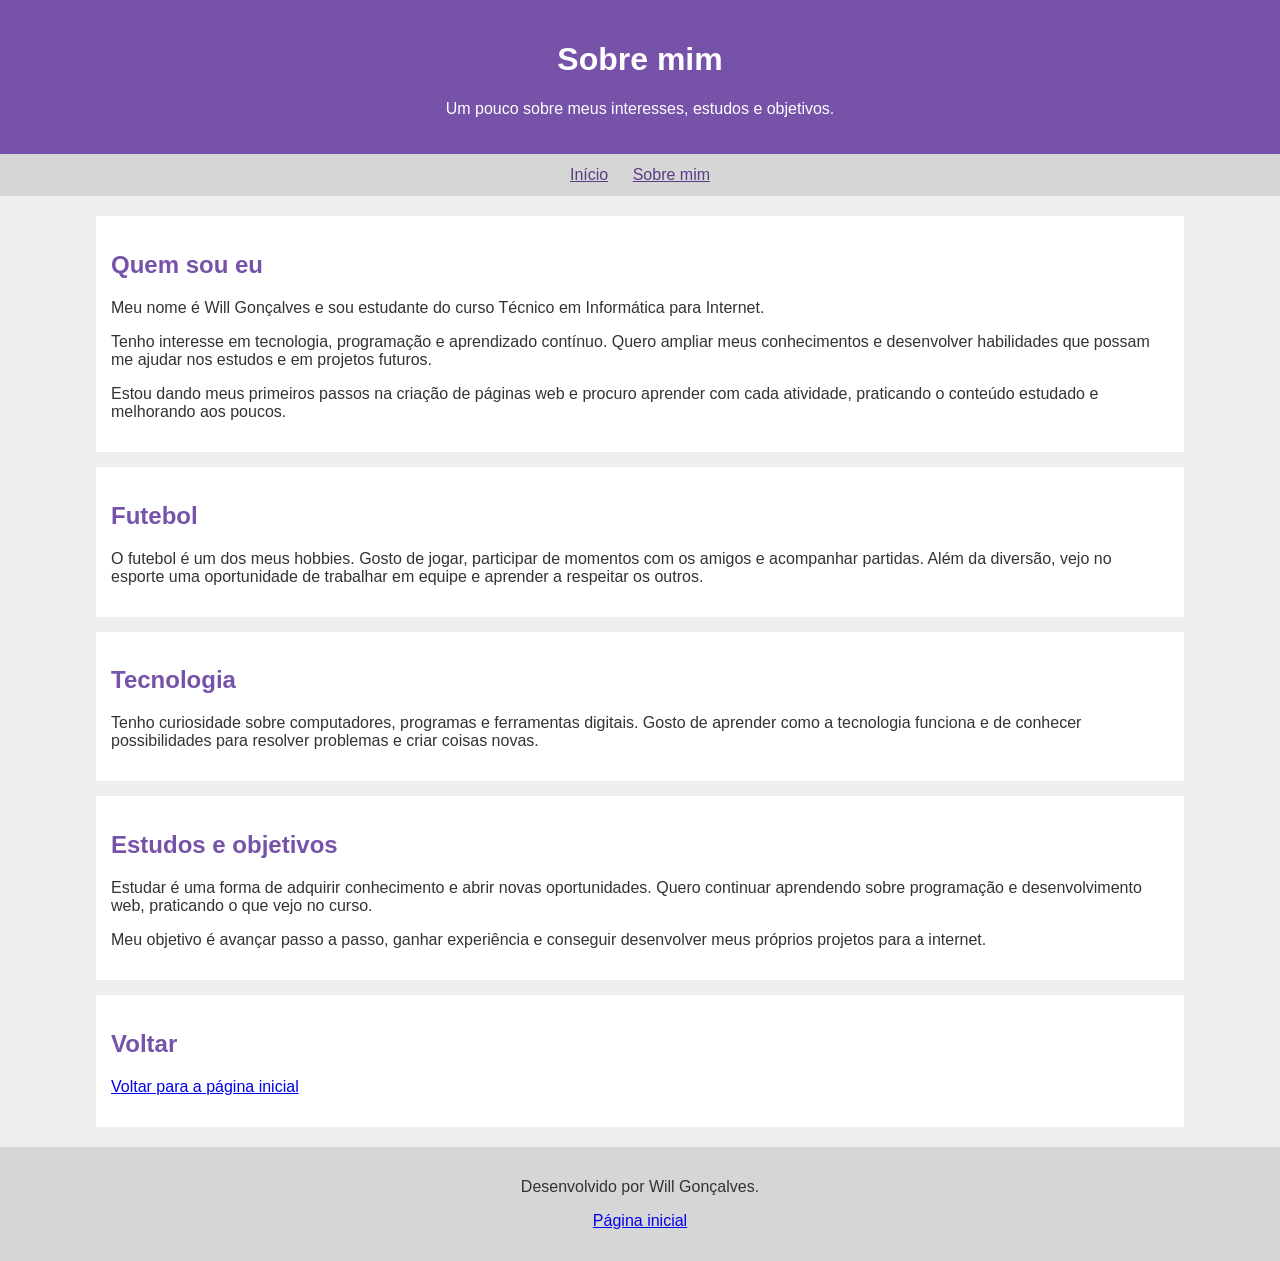
==== sobre.html @ 68597d8b "Add files via upload" ====
<!DOCTYPE html>
<html lang="pt-BR">
<head>
    <meta charset="UTF-8">
    <meta name="viewport" content="width=device-width, initial-scale=1.0">
    <title>Sobre mim</title>
    <style>
        body {
            font-family: Arial, sans-serif;
            background-color: #eeeeee;
            color: #333333;
            margin: 0;
        }

        header {
            background-color: #7652a8;
            color: white;
            text-align: center;
            padding: 20px;
        }

        nav {
            background-color: #d6d6d6;
            text-align: center;
            padding: 12px;
        }

        nav a {
            color: #5b3b85;
            margin: 10px;
        }

        main {
            width: 85%;
            margin: 20px auto;
        }

        section {
            background-color: white;
            padding: 15px;
            margin-bottom: 15px;
        }

        h2 {
            color: #7652a8;
        }

        footer {
            background-color: #d6d6d6;
            text-align: center;
            padding: 15px;
        }
    </style>
</head>
<body>
    <header>
        <h1>Sobre mim</h1>
        <p>Um pouco sobre meus interesses, estudos e objetivos.</p>
    </header>

    <nav>
        <a href="index.html">Início</a>
        <a href="sobre.html">Sobre mim</a>
    </nav>

    <main>
        <section>
            <h2>Quem sou eu</h2>
            <p>Meu nome é Will Gonçalves e sou estudante do curso Técnico em Informática para Internet.</p>
            <p>Tenho interesse em tecnologia, programação e aprendizado contínuo. Quero ampliar meus conhecimentos e desenvolver habilidades que possam me ajudar nos estudos e em projetos futuros.</p>
            <p>Estou dando meus primeiros passos na criação de páginas web e procuro aprender com cada atividade, praticando o conteúdo estudado e melhorando aos poucos.</p>
        </section>

        <section>
            <h2>Futebol</h2>
            <p>O futebol é um dos meus hobbies. Gosto de jogar, participar de momentos com os amigos e acompanhar partidas. Além da diversão, vejo no esporte uma oportunidade de trabalhar em equipe e aprender a respeitar os outros.</p>
        </section>

        <section>
            <h2>Tecnologia</h2>
            <p>Tenho curiosidade sobre computadores, programas e ferramentas digitais. Gosto de aprender como a tecnologia funciona e de conhecer possibilidades para resolver problemas e criar coisas novas.</p>
        </section>

        <section>
            <h2>Estudos e objetivos</h2>
            <p>Estudar é uma forma de adquirir conhecimento e abrir novas oportunidades. Quero continuar aprendendo sobre programação e desenvolvimento web, praticando o que vejo no curso.</p>
            <p>Meu objetivo é avançar passo a passo, ganhar experiência e conseguir desenvolver meus próprios projetos para a internet.</p>
        </section>

        <section>
            <h2>Voltar</h2>
            <p><a href="index.html">Voltar para a página inicial</a></p>
        </section>
    </main>

    <footer>
        <p>Desenvolvido por Will Gonçalves.</p>
        <p><a href="index.html">Página inicial</a></p>
    </footer>
</body>
</html>
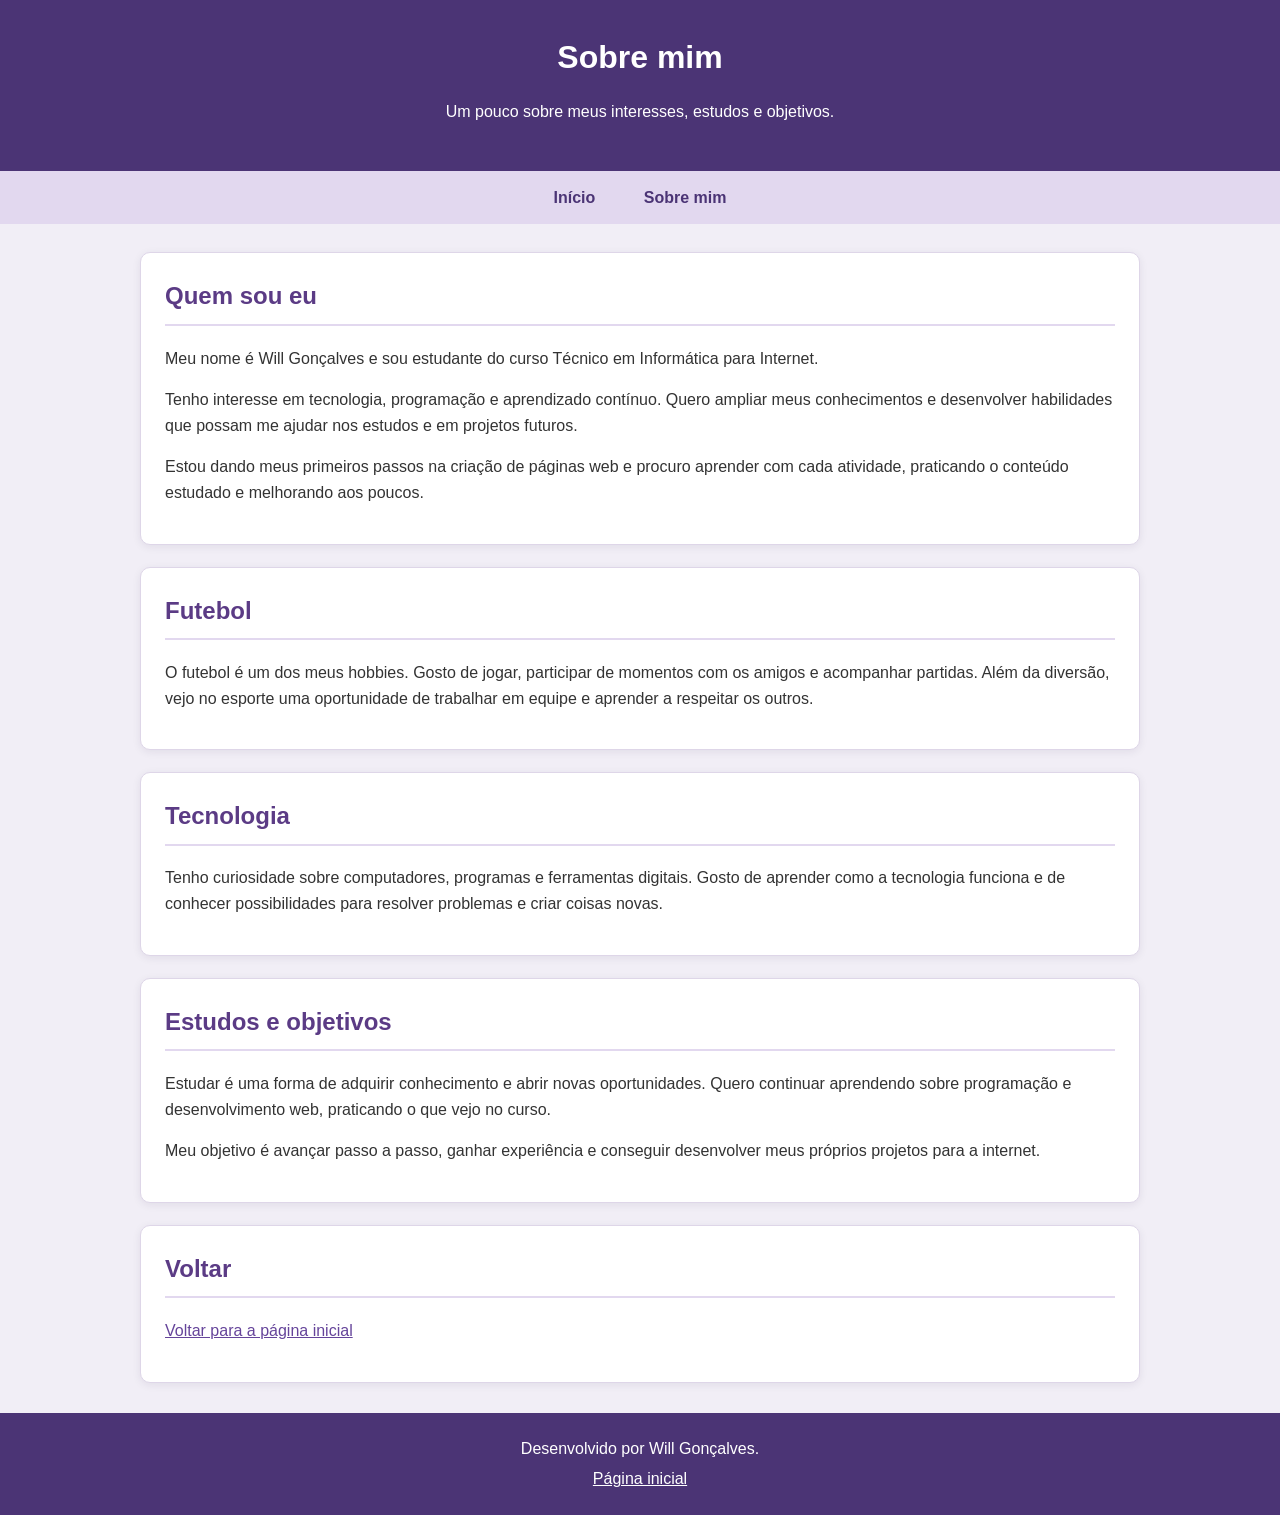
==== commit df8ef6be: "Adiciona estilização CSS à página pessoal" ====
--- a/sobre.html
+++ b/sobre.html
@@ -4,53 +4,7 @@
     <meta charset="UTF-8">
     <meta name="viewport" content="width=device-width, initial-scale=1.0">
     <title>Sobre mim</title>
-    <style>
-        body {
-            font-family: Arial, sans-serif;
-            background-color: #eeeeee;
-            color: #333333;
-            margin: 0;
-        }
-
-        header {
-            background-color: #7652a8;
-            color: white;
-            text-align: center;
-            padding: 20px;
-        }
-
-        nav {
-            background-color: #d6d6d6;
-            text-align: center;
-            padding: 12px;
-        }
-
-        nav a {
-            color: #5b3b85;
-            margin: 10px;
-        }
-
-        main {
-            width: 85%;
-            margin: 20px auto;
-        }
-
-        section {
-            background-color: white;
-            padding: 15px;
-            margin-bottom: 15px;
-        }
-
-        h2 {
-            color: #7652a8;
-        }
-
-        footer {
-            background-color: #d6d6d6;
-            text-align: center;
-            padding: 15px;
-        }
-    </style>
+    <link rel="stylesheet" href="style.css">
 </head>
 <body>
     <header>
@@ -64,30 +18,30 @@
     </nav>
 
     <main>
-        <section>
+        <section class="cartao">
             <h2>Quem sou eu</h2>
             <p>Meu nome é Will Gonçalves e sou estudante do curso Técnico em Informática para Internet.</p>
             <p>Tenho interesse em tecnologia, programação e aprendizado contínuo. Quero ampliar meus conhecimentos e desenvolver habilidades que possam me ajudar nos estudos e em projetos futuros.</p>
             <p>Estou dando meus primeiros passos na criação de páginas web e procuro aprender com cada atividade, praticando o conteúdo estudado e melhorando aos poucos.</p>
         </section>
 
-        <section>
+        <section class="cartao">
             <h2>Futebol</h2>
             <p>O futebol é um dos meus hobbies. Gosto de jogar, participar de momentos com os amigos e acompanhar partidas. Além da diversão, vejo no esporte uma oportunidade de trabalhar em equipe e aprender a respeitar os outros.</p>
         </section>
 
-        <section>
+        <section class="cartao">
             <h2>Tecnologia</h2>
             <p>Tenho curiosidade sobre computadores, programas e ferramentas digitais. Gosto de aprender como a tecnologia funciona e de conhecer possibilidades para resolver problemas e criar coisas novas.</p>
         </section>
 
-        <section>
+        <section class="cartao">
             <h2>Estudos e objetivos</h2>
             <p>Estudar é uma forma de adquirir conhecimento e abrir novas oportunidades. Quero continuar aprendendo sobre programação e desenvolvimento web, praticando o que vejo no curso.</p>
             <p>Meu objetivo é avançar passo a passo, ganhar experiência e conseguir desenvolver meus próprios projetos para a internet.</p>
         </section>
 
-        <section>
+        <section class="cartao">
             <h2>Voltar</h2>
             <p><a href="index.html">Voltar para a página inicial</a></p>
         </section>
--- a/style.css
+++ b/style.css
@@ -0,0 +1,194 @@
+/* Configurações gerais da página */
+* {
+    box-sizing: border-box;
+}
+
+body {
+    font-family: Arial, sans-serif;
+    background-color: #f1eef6;
+    color: #333333;
+    margin: 0;
+    line-height: 1.6;
+}
+
+/* Cabeçalho e títulos */
+header {
+    background-color: #4b3475;
+    color: #ffffff;
+    text-align: center;
+    padding: 32px 20px;
+}
+
+h1 {
+    font-size: 32px;
+    margin: 0 0 10px;
+}
+
+h2 {
+    color: #5b3b85;
+    font-size: 24px;
+    margin-top: 0;
+    border-bottom: 2px solid #e2d8ef;
+    padding-bottom: 8px;
+}
+
+/* Navegação */
+nav {
+    background-color: #e2d8ef;
+    text-align: center;
+    padding: 14px;
+}
+
+nav a {
+    color: #4b3475;
+    text-decoration: none;
+    font-weight: bold;
+    margin: 0 12px;
+    padding: 8px 10px;
+    border-radius: 5px;
+}
+
+nav a:hover {
+    background-color: #4b3475;
+    color: #ffffff;
+}
+
+/* Conteúdo principal e seções */
+main {
+    width: 85%;
+    max-width: 1000px;
+    margin: 28px auto;
+}
+
+.cartao {
+    background-color: #ffffff;
+    border: 1px solid #ded6e8;
+    border-radius: 10px;
+    padding: 24px;
+    margin-bottom: 22px;
+    box-shadow: 0 2px 8px rgba(40, 25, 60, 0.08);
+}
+
+p {
+    font-size: 16px;
+    margin-bottom: 14px;
+}
+
+.destaque {
+    color: #5b3b85;
+    font-weight: bold;
+    background-color: #f4effa;
+    border-left: 4px solid #7652a8;
+    padding: 12px;
+}
+
+.lista-interesses li {
+    margin-bottom: 10px;
+}
+
+/* Imagem pessoal */
+.foto-perfil {
+    width: 180px;
+    height: 220px;
+    object-fit: cover;
+    border: 4px solid #7652a8;
+    border-radius: 12px;
+    display: block;
+    margin: 15px auto 20px;
+}
+
+/* Formulário de contato */
+.form-contato {
+    background-color: #f8f5fc;
+    border: 1px solid #ded6e8;
+    border-radius: 8px;
+    padding: 20px;
+}
+
+.form-contato label {
+    display: block;
+    font-weight: bold;
+    margin: 12px 0 5px;
+}
+
+.form-contato input,
+.form-contato textarea {
+    width: 100%;
+    padding: 11px;
+    border: 1px solid #b9aacb;
+    border-radius: 5px;
+    font-family: Arial, sans-serif;
+    font-size: 15px;
+    margin-bottom: 10px;
+}
+
+.form-contato input:focus,
+.form-contato textarea:focus {
+    outline: 2px solid #7652a8;
+    border-color: #7652a8;
+}
+
+.form-contato textarea {
+    resize: vertical;
+}
+
+.form-contato button {
+    background-color: #5b3b85;
+    color: #ffffff;
+    border: none;
+    border-radius: 5px;
+    padding: 12px 18px;
+    margin-top: 8px;
+    cursor: pointer;
+    font-size: 15px;
+}
+
+.form-contato button:hover {
+    background-color: #3f2a65;
+}
+
+/* Links do conteúdo */
+a {
+    color: #65449a;
+}
+
+a:hover {
+    color: #321d55;
+}
+
+/* Rodapé */
+footer {
+    background-color: #4b3475;
+    color: #ffffff;
+    text-align: center;
+    padding: 18px;
+    margin-top: 30px;
+}
+
+footer p {
+    margin: 5px;
+}
+
+footer a {
+    color: #ffffff;
+}
+
+footer a:hover {
+    color: #e2d8ef;
+}
+
+/* Ajustes para telas menores */
+@media (max-width: 600px) {
+    main {
+        width: 92%;
+    }
+
+    nav a {
+        display: inline-block;
+        margin: 4px;
+    }
+
+    .cartao {
+        padding: 18px;
+    }
+}
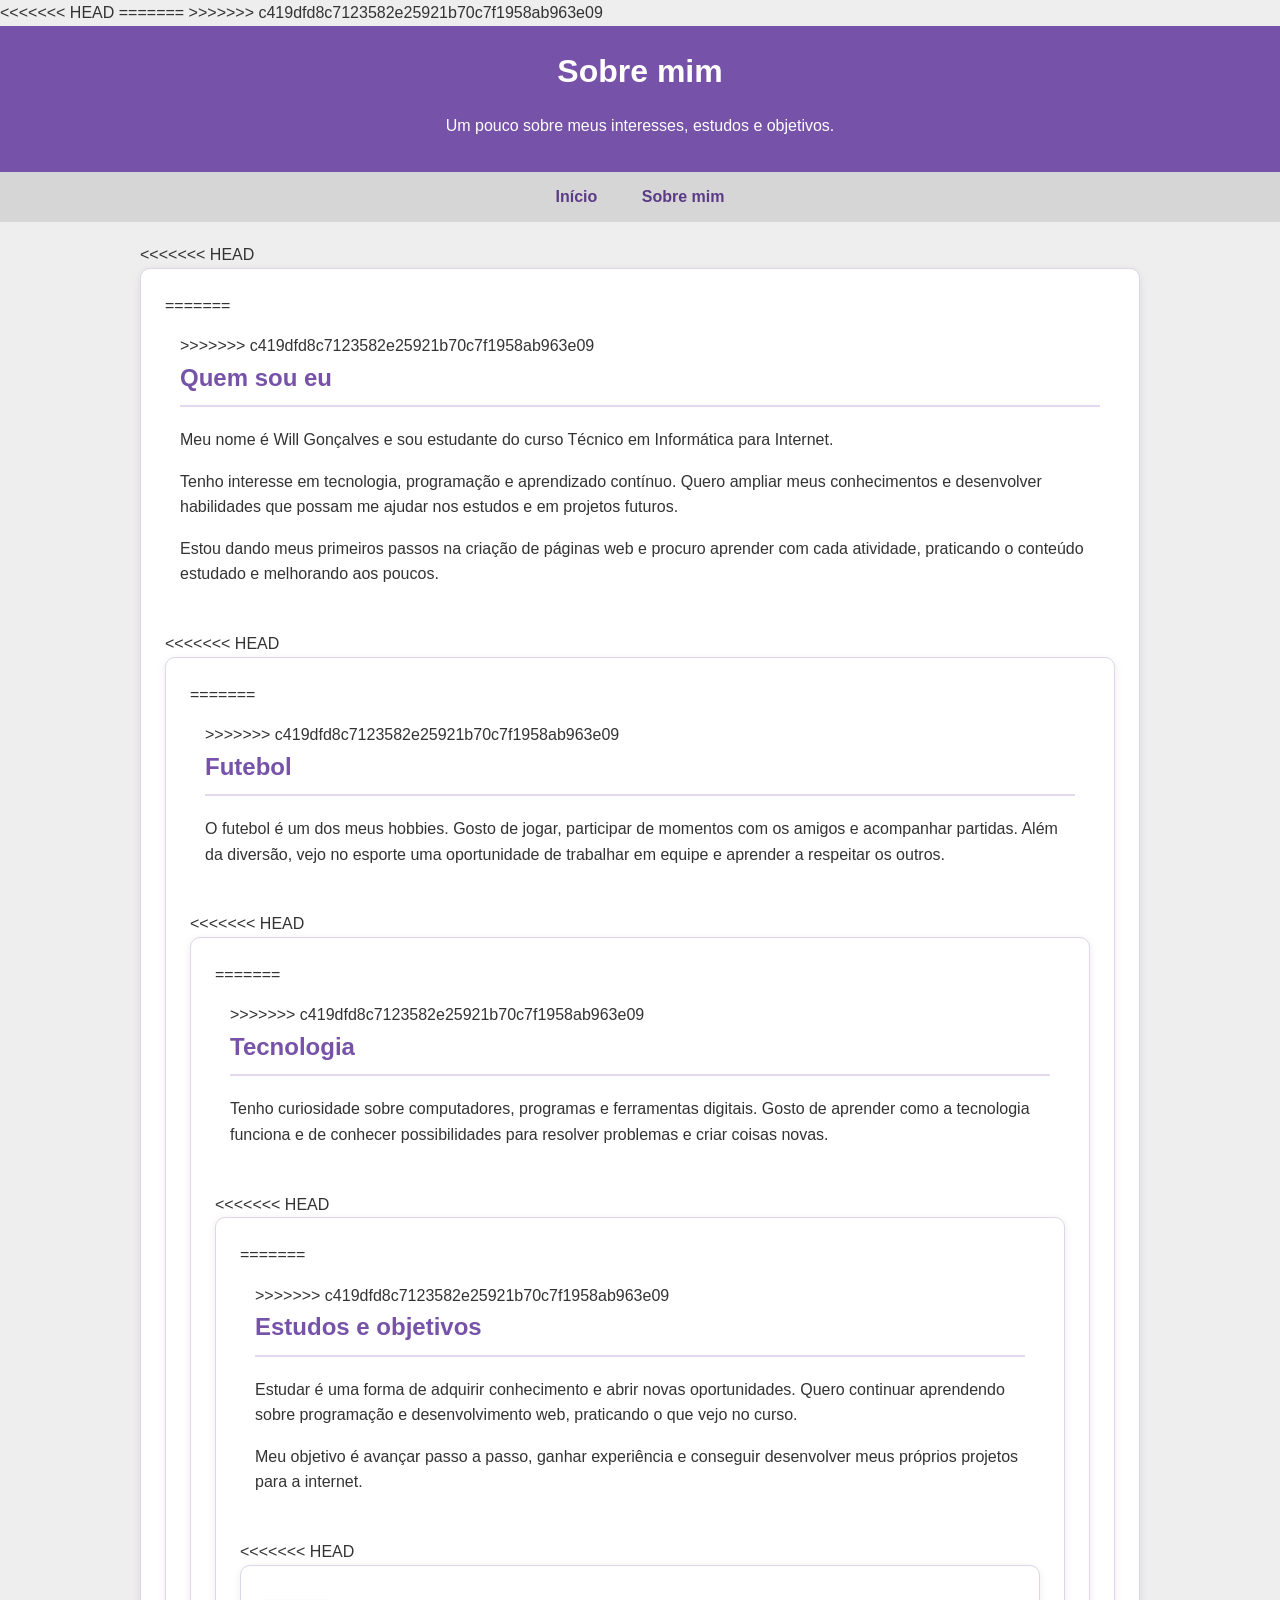
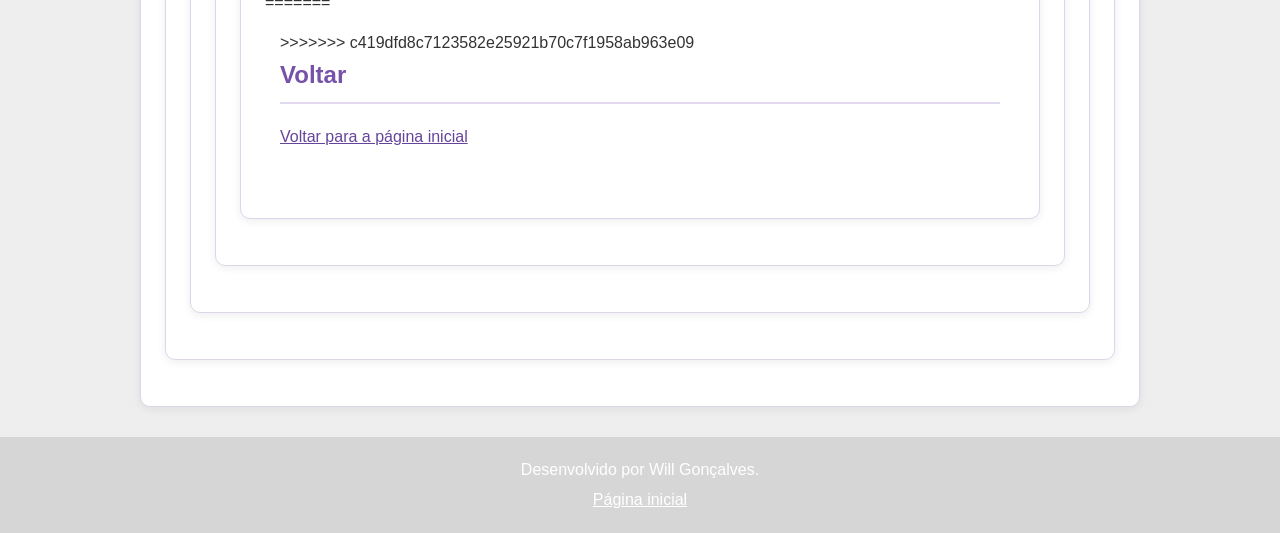
==== commit eb59f51b: "Integra versão CSS da página pessoal" ====
--- a/sobre.html
+++ b/sobre.html
@@ -4,7 +4,57 @@
     <meta charset="UTF-8">
     <meta name="viewport" content="width=device-width, initial-scale=1.0">
     <title>Sobre mim</title>
+<<<<<<< HEAD
     <link rel="stylesheet" href="style.css">
+=======
+    <style>
+        body {
+            font-family: Arial, sans-serif;
+            background-color: #eeeeee;
+            color: #333333;
+            margin: 0;
+        }
+
+        header {
+            background-color: #7652a8;
+            color: white;
+            text-align: center;
+            padding: 20px;
+        }
+
+        nav {
+            background-color: #d6d6d6;
+            text-align: center;
+            padding: 12px;
+        }
+
+        nav a {
+            color: #5b3b85;
+            margin: 10px;
+        }
+
+        main {
+            width: 85%;
+            margin: 20px auto;
+        }
+
+        section {
+            background-color: white;
+            padding: 15px;
+            margin-bottom: 15px;
+        }
+
+        h2 {
+            color: #7652a8;
+        }
+
+        footer {
+            background-color: #d6d6d6;
+            text-align: center;
+            padding: 15px;
+        }
+    </style>
+>>>>>>> c419dfd8c7123582e25921b70c7f1958ab963e09
 </head>
 <body>
     <header>
@@ -18,30 +68,50 @@
     </nav>
 
     <main>
+<<<<<<< HEAD
         <section class="cartao">
+=======
+        <section>
+>>>>>>> c419dfd8c7123582e25921b70c7f1958ab963e09
             <h2>Quem sou eu</h2>
             <p>Meu nome é Will Gonçalves e sou estudante do curso Técnico em Informática para Internet.</p>
             <p>Tenho interesse em tecnologia, programação e aprendizado contínuo. Quero ampliar meus conhecimentos e desenvolver habilidades que possam me ajudar nos estudos e em projetos futuros.</p>
             <p>Estou dando meus primeiros passos na criação de páginas web e procuro aprender com cada atividade, praticando o conteúdo estudado e melhorando aos poucos.</p>
         </section>
 
+<<<<<<< HEAD
         <section class="cartao">
+=======
+        <section>
+>>>>>>> c419dfd8c7123582e25921b70c7f1958ab963e09
             <h2>Futebol</h2>
             <p>O futebol é um dos meus hobbies. Gosto de jogar, participar de momentos com os amigos e acompanhar partidas. Além da diversão, vejo no esporte uma oportunidade de trabalhar em equipe e aprender a respeitar os outros.</p>
         </section>
 
+<<<<<<< HEAD
         <section class="cartao">
+=======
+        <section>
+>>>>>>> c419dfd8c7123582e25921b70c7f1958ab963e09
             <h2>Tecnologia</h2>
             <p>Tenho curiosidade sobre computadores, programas e ferramentas digitais. Gosto de aprender como a tecnologia funciona e de conhecer possibilidades para resolver problemas e criar coisas novas.</p>
         </section>
 
+<<<<<<< HEAD
         <section class="cartao">
+=======
+        <section>
+>>>>>>> c419dfd8c7123582e25921b70c7f1958ab963e09
             <h2>Estudos e objetivos</h2>
             <p>Estudar é uma forma de adquirir conhecimento e abrir novas oportunidades. Quero continuar aprendendo sobre programação e desenvolvimento web, praticando o que vejo no curso.</p>
             <p>Meu objetivo é avançar passo a passo, ganhar experiência e conseguir desenvolver meus próprios projetos para a internet.</p>
         </section>
 
+<<<<<<< HEAD
         <section class="cartao">
+=======
+        <section>
+>>>>>>> c419dfd8c7123582e25921b70c7f1958ab963e09
             <h2>Voltar</h2>
             <p><a href="index.html">Voltar para a página inicial</a></p>
         </section>
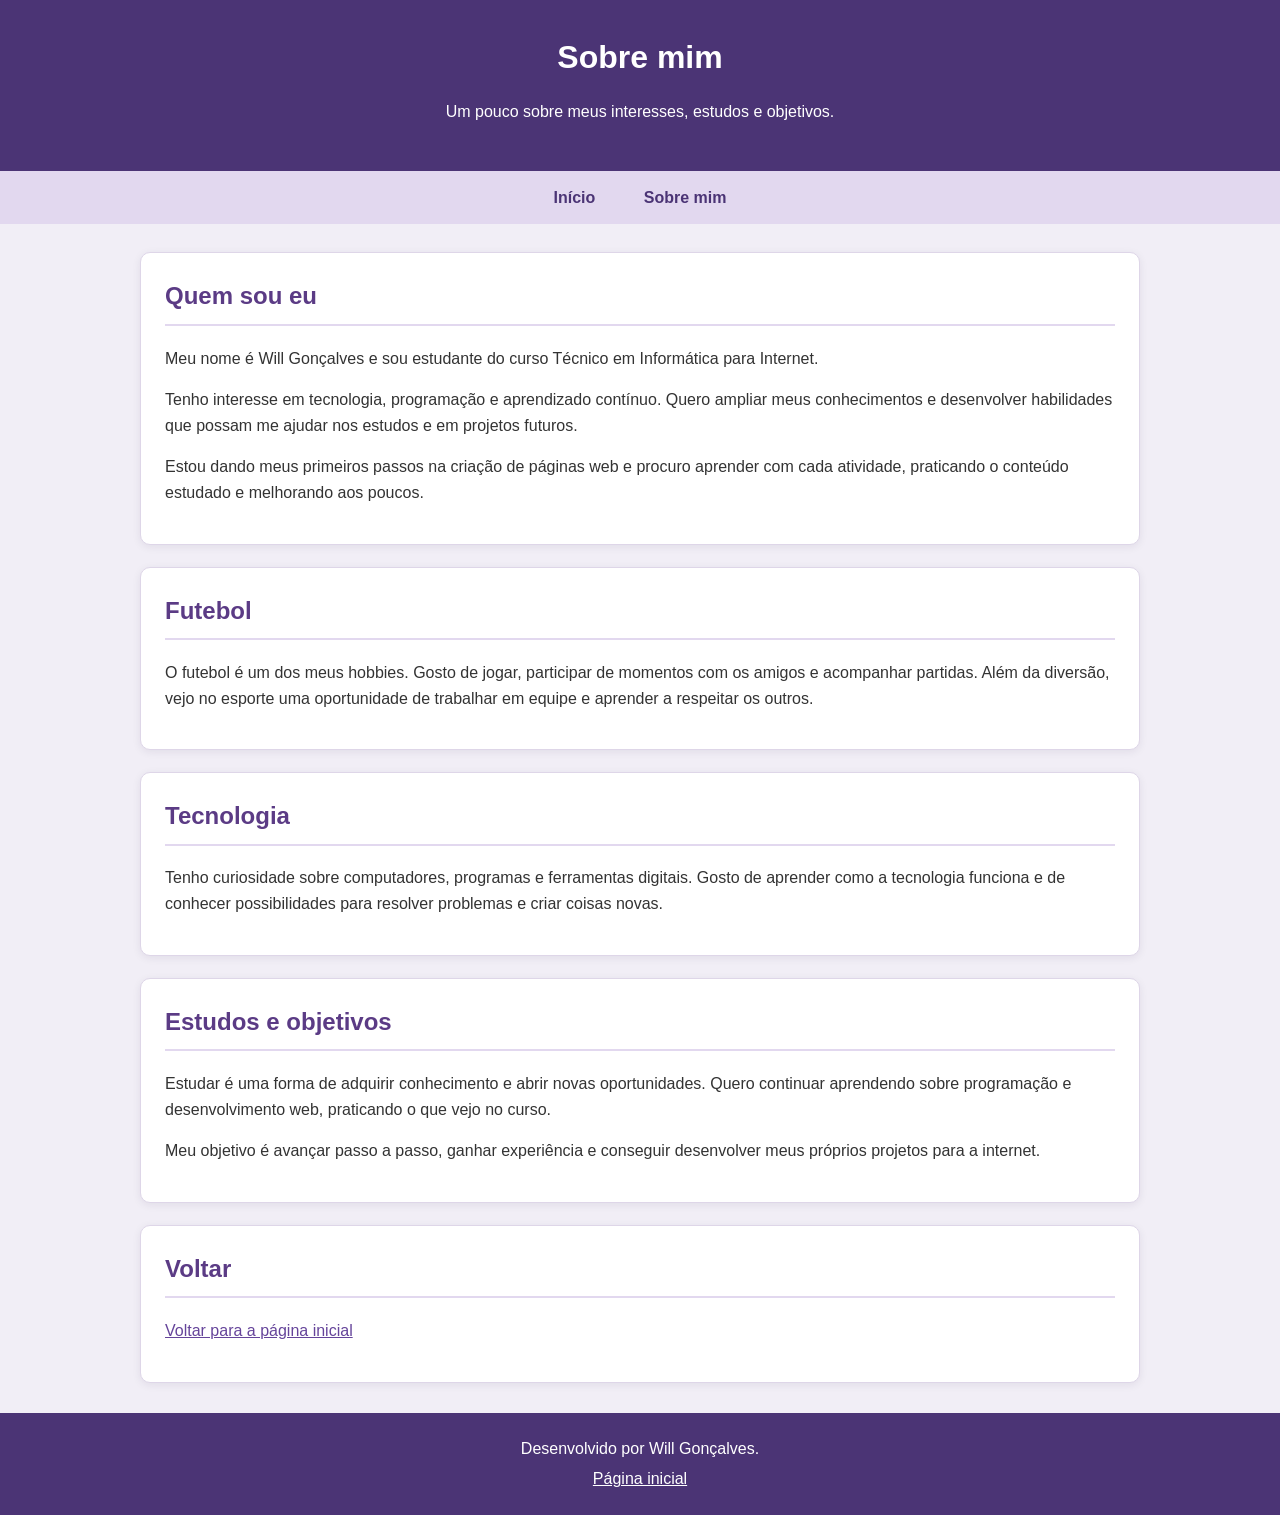
==== commit efdd2cc7: "Corrige e finaliza estilização CSS das páginas" ====
--- a/sobre.html
+++ b/sobre.html
@@ -1,61 +1,13 @@
+
 <!DOCTYPE html>
 <html lang="pt-BR">
 <head>
     <meta charset="UTF-8">
     <meta name="viewport" content="width=device-width, initial-scale=1.0">
     <title>Sobre mim</title>
-<<<<<<< HEAD
     <link rel="stylesheet" href="style.css">
-=======
-    <style>
-        body {
-            font-family: Arial, sans-serif;
-            background-color: #eeeeee;
-            color: #333333;
-            margin: 0;
-        }
+</head>
 
-        header {
-            background-color: #7652a8;
-            color: white;
-            text-align: center;
-            padding: 20px;
-        }
-
-        nav {
-            background-color: #d6d6d6;
-            text-align: center;
-            padding: 12px;
-        }
-
-        nav a {
-            color: #5b3b85;
-            margin: 10px;
-        }
-
-        main {
-            width: 85%;
-            margin: 20px auto;
-        }
-
-        section {
-            background-color: white;
-            padding: 15px;
-            margin-bottom: 15px;
-        }
-
-        h2 {
-            color: #7652a8;
-        }
-
-        footer {
-            background-color: #d6d6d6;
-            text-align: center;
-            padding: 15px;
-        }
-    </style>
->>>>>>> c419dfd8c7123582e25921b70c7f1958ab963e09
-</head>
 <body>
     <header>
         <h1>Sobre mim</h1>
@@ -68,50 +20,30 @@
     </nav>
 
     <main>
-<<<<<<< HEAD
         <section class="cartao">
-=======
-        <section>
->>>>>>> c419dfd8c7123582e25921b70c7f1958ab963e09
             <h2>Quem sou eu</h2>
             <p>Meu nome é Will Gonçalves e sou estudante do curso Técnico em Informática para Internet.</p>
             <p>Tenho interesse em tecnologia, programação e aprendizado contínuo. Quero ampliar meus conhecimentos e desenvolver habilidades que possam me ajudar nos estudos e em projetos futuros.</p>
             <p>Estou dando meus primeiros passos na criação de páginas web e procuro aprender com cada atividade, praticando o conteúdo estudado e melhorando aos poucos.</p>
         </section>
 
-<<<<<<< HEAD
         <section class="cartao">
-=======
-        <section>
->>>>>>> c419dfd8c7123582e25921b70c7f1958ab963e09
             <h2>Futebol</h2>
             <p>O futebol é um dos meus hobbies. Gosto de jogar, participar de momentos com os amigos e acompanhar partidas. Além da diversão, vejo no esporte uma oportunidade de trabalhar em equipe e aprender a respeitar os outros.</p>
         </section>
 
-<<<<<<< HEAD
         <section class="cartao">
-=======
-        <section>
->>>>>>> c419dfd8c7123582e25921b70c7f1958ab963e09
             <h2>Tecnologia</h2>
             <p>Tenho curiosidade sobre computadores, programas e ferramentas digitais. Gosto de aprender como a tecnologia funciona e de conhecer possibilidades para resolver problemas e criar coisas novas.</p>
         </section>
 
-<<<<<<< HEAD
         <section class="cartao">
-=======
-        <section>
->>>>>>> c419dfd8c7123582e25921b70c7f1958ab963e09
             <h2>Estudos e objetivos</h2>
             <p>Estudar é uma forma de adquirir conhecimento e abrir novas oportunidades. Quero continuar aprendendo sobre programação e desenvolvimento web, praticando o que vejo no curso.</p>
             <p>Meu objetivo é avançar passo a passo, ganhar experiência e conseguir desenvolver meus próprios projetos para a internet.</p>
         </section>
 
-<<<<<<< HEAD
         <section class="cartao">
-=======
-        <section>
->>>>>>> c419dfd8c7123582e25921b70c7f1958ab963e09
             <h2>Voltar</h2>
             <p><a href="index.html">Voltar para a página inicial</a></p>
         </section>
@@ -123,3 +55,4 @@
     </footer>
 </body>
 </html>
+
--- a/style.css
+++ b/style.css
@@ -1,3 +1,4 @@
+
 /* Configurações gerais da página */
 * {
     box-sizing: border-box;
